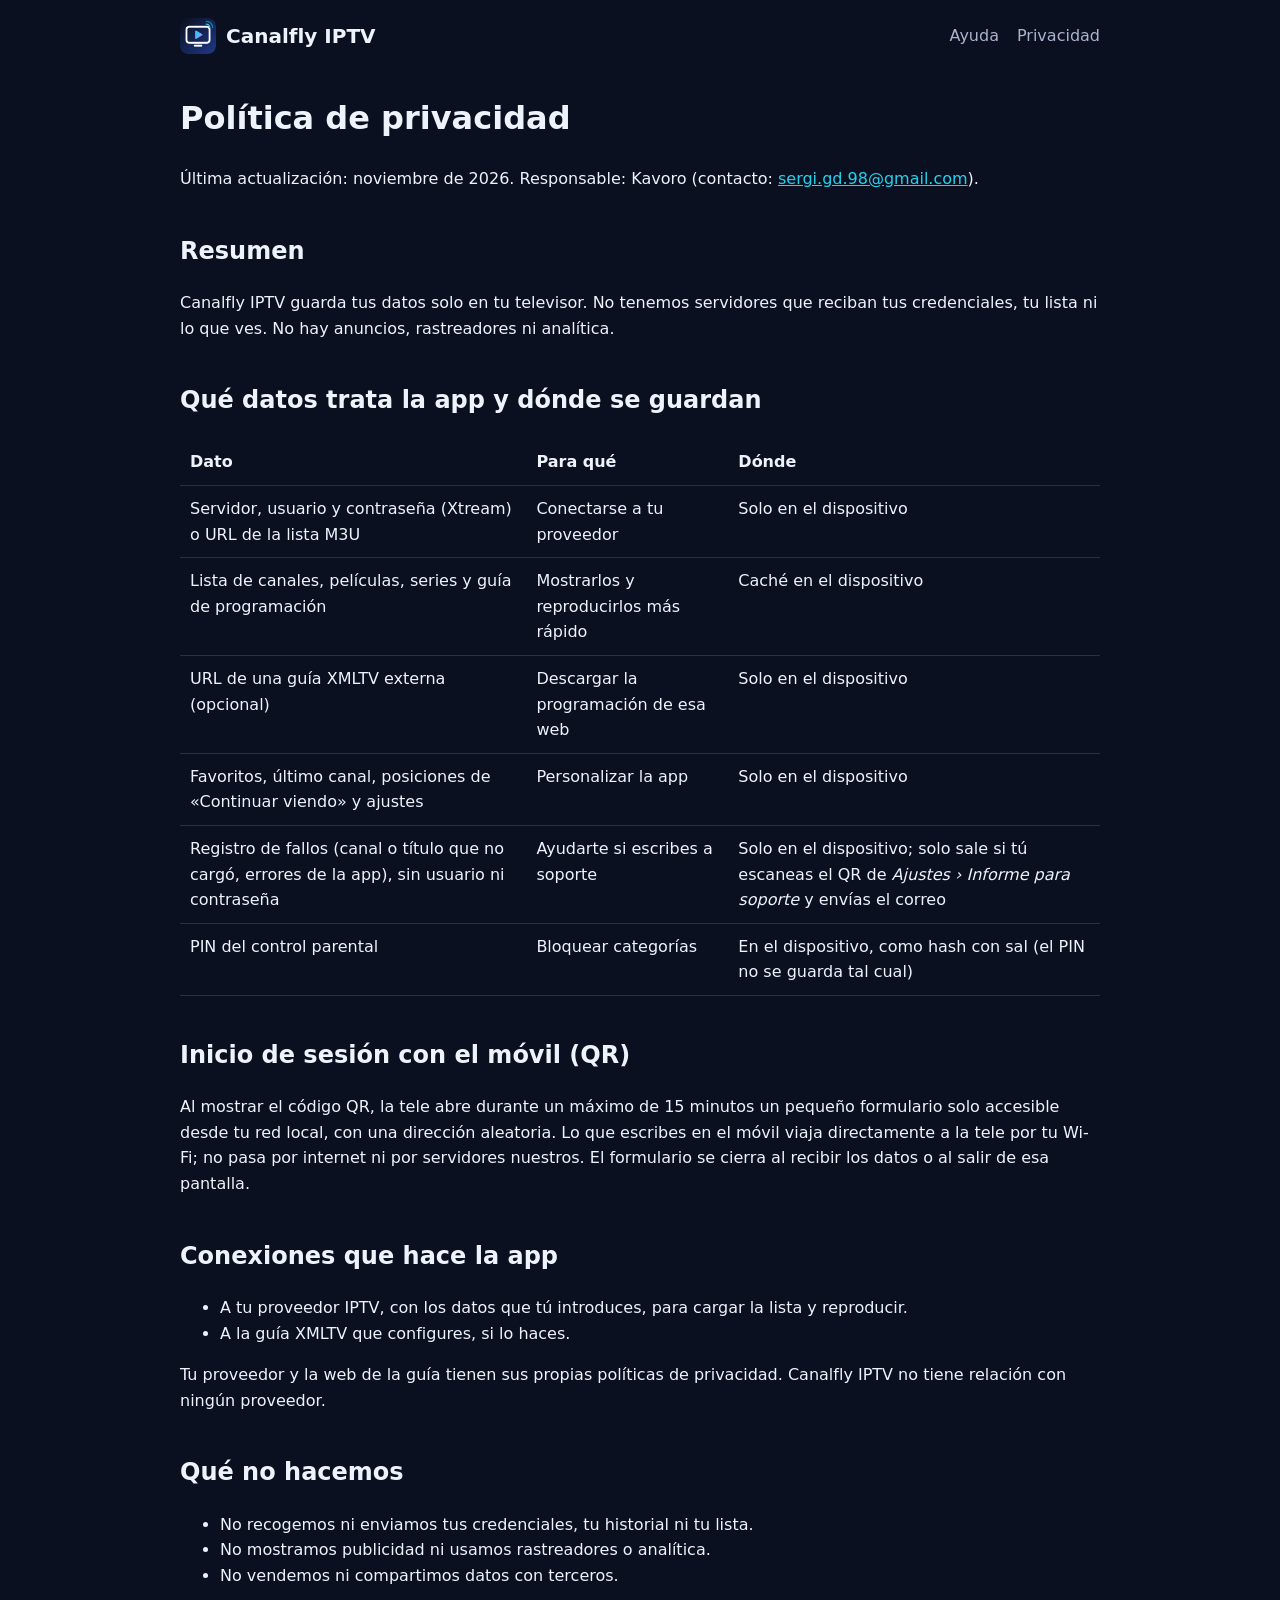
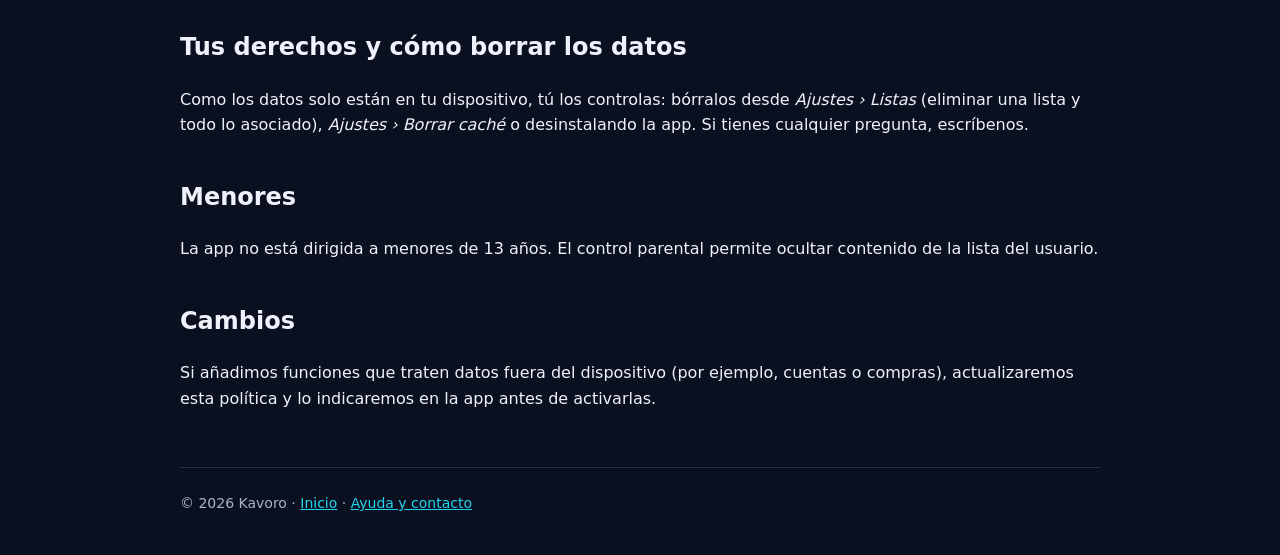
==== privacidad.html @ 2a7107e9 "Web de Canalfly IPTV: inicio, ayuda, privacidad y lista de demostración Co-Authored-By: Claude Opus " ====
<!doctype html>
<html lang="es">
<head>
  <meta charset="utf-8">
  <meta name="viewport" content="width=device-width, initial-scale=1">
  <title>Privacidad · Canalfly IPTV</title>
  <meta name="description" content="Política de privacidad de Canalfly IPTV.">
  <link rel="icon" href="img/icon.png">
  <link rel="stylesheet" href="style.css">
</head>
<body>
  <div class="wrap">
    <header>
      <a class="brand" href="index.html"><img src="img/icon.png" alt=""><span>Canalfly IPTV</span></a>
      <nav><a href="soporte.html">Ayuda</a><a href="privacidad.html">Privacidad</a></nav>
    </header>

    <h1>Política de privacidad</h1>
    <p>Última actualización: noviembre de 2026. Responsable: Kavoro (contacto: <a href="mailto:sergi.gd.98@gmail.com">sergi.gd.98@gmail.com</a>).</p>

    <h2>Resumen</h2>
    <p>Canalfly IPTV guarda tus datos solo en tu televisor. No tenemos servidores que reciban tus credenciales, tu lista ni lo que ves. No hay anuncios, rastreadores ni analítica.</p>

    <h2>Qué datos trata la app y dónde se guardan</h2>
    <table>
      <tr><th>Dato</th><th>Para qué</th><th>Dónde</th></tr>
      <tr><td>Servidor, usuario y contraseña (Xtream) o URL de la lista M3U</td><td>Conectarse a tu proveedor</td><td>Solo en el dispositivo</td></tr>
      <tr><td>Lista de canales, películas, series y guía de programación</td><td>Mostrarlos y reproducirlos más rápido</td><td>Caché en el dispositivo</td></tr>
      <tr><td>URL de una guía XMLTV externa (opcional)</td><td>Descargar la programación de esa web</td><td>Solo en el dispositivo</td></tr>
      <tr><td>Favoritos, último canal, posiciones de «Continuar viendo» y ajustes</td><td>Personalizar la app</td><td>Solo en el dispositivo</td></tr>
      <tr><td>Registro de fallos (canal o título que no cargó, errores de la app), sin usuario ni contraseña</td><td>Ayudarte si escribes a soporte</td><td>Solo en el dispositivo; solo sale si tú escaneas el QR de <em>Ajustes › Informe para soporte</em> y envías el correo</td></tr>
      <tr><td>PIN del control parental</td><td>Bloquear categorías</td><td>En el dispositivo, como hash con sal (el PIN no se guarda tal cual)</td></tr>
    </table>

    <h2>Inicio de sesión con el móvil (QR)</h2>
    <p>Al mostrar el código QR, la tele abre durante un máximo de 15 minutos un pequeño formulario solo accesible desde tu red local, con una dirección aleatoria. Lo que escribes en el móvil viaja directamente a la tele por tu Wi-Fi; no pasa por internet ni por servidores nuestros. El formulario se cierra al recibir los datos o al salir de esa pantalla.</p>

    <h2>Conexiones que hace la app</h2>
    <ul>
      <li>A tu proveedor IPTV, con los datos que tú introduces, para cargar la lista y reproducir.</li>
      <li>A la guía XMLTV que configures, si lo haces.</li>
    </ul>
    <p>Tu proveedor y la web de la guía tienen sus propias políticas de privacidad. Canalfly IPTV no tiene relación con ningún proveedor.</p>

    <h2>Qué no hacemos</h2>
    <ul>
      <li>No recogemos ni enviamos tus credenciales, tu historial ni tu lista.</li>
      <li>No mostramos publicidad ni usamos rastreadores o analítica.</li>
      <li>No vendemos ni compartimos datos con terceros.</li>
    </ul>

    <h2>Tus derechos y cómo borrar los datos</h2>
    <p>Como los datos solo están en tu dispositivo, tú los controlas: bórralos desde <em>Ajustes › Listas</em> (eliminar una lista y todo lo asociado), <em>Ajustes › Borrar caché</em> o desinstalando la app. Si tienes cualquier pregunta, escríbenos.</p>

    <h2>Menores</h2>
    <p>La app no está dirigida a menores de 13 años. El control parental permite ocultar contenido de la lista del usuario.</p>

    <h2>Cambios</h2>
    <p>Si añadimos funciones que traten datos fuera del dispositivo (por ejemplo, cuentas o compras), actualizaremos esta política y lo indicaremos en la app antes de activarlas.</p>

    <footer>
      © 2026 Kavoro · <a href="index.html">Inicio</a> · <a href="soporte.html">Ayuda y contacto</a>
    </footer>
  </div>
</body>
</html>
---- style.css ----
:root { --bg: #0b1020; --panel: #121a33; --text: #eef2fb; --muted: #a9b4cc; --accent: #22d3ee; --accent2: #a78bfa; }
* { box-sizing: border-box; }
html { background: var(--bg); }
body { margin: 0; font-family: "Segoe UI", system-ui, -apple-system, Roboto, Arial, sans-serif; color: var(--text); background: var(--bg); line-height: 1.6; }
a { color: var(--accent); }
.wrap { max-width: 960px; margin: 0 auto; padding: 0 20px; }
header { display: flex; align-items: center; justify-content: space-between; padding: 18px 0; }
header .brand { display: flex; align-items: center; gap: 10px; font-weight: 800; font-size: 20px; color: var(--text); text-decoration: none; }
header .brand img { width: 36px; height: 36px; border-radius: 8px; }
nav a { margin-left: 18px; color: var(--muted); text-decoration: none; }
nav a:hover { color: var(--text); }
.hero { text-align: center; padding: 40px 0 24px; }
.hero img { width: 100%; max-width: 640px; border-radius: 16px; }
.hero h1 { font-size: clamp(28px, 5vw, 44px); margin: 24px 0 8px; }
.hero p { color: var(--muted); font-size: 18px; margin: 0 auto; max-width: 640px; }
.note { margin: 24px auto; padding: 14px 18px; max-width: 720px; border-left: 4px solid var(--accent2); background: var(--panel); border-radius: 8px; color: var(--muted); }
.grid { display: flex; flex-wrap: wrap; margin: 24px -8px; }
.card { flex: 1 1 280px; margin: 8px; padding: 18px 20px; background: var(--panel); border-radius: 12px; }
.card h3 { margin: 0 0 6px; font-size: 18px; }
.card p { margin: 0; color: var(--muted); }
h2 { margin-top: 40px; }
details { background: var(--panel); border-radius: 10px; padding: 12px 16px; margin: 10px 0; }
summary { cursor: pointer; font-weight: 600; }
table { width: 100%; border-collapse: collapse; margin: 12px 0; }
th, td { text-align: left; padding: 10px; border-bottom: 1px solid #24304f; vertical-align: top; }
footer { margin-top: 56px; padding: 24px 0 40px; color: var(--muted); font-size: 14px; border-top: 1px solid #24304f; }
@media (max-width: 600px) { nav a { margin-left: 12px; } header .brand span { display: none; } }
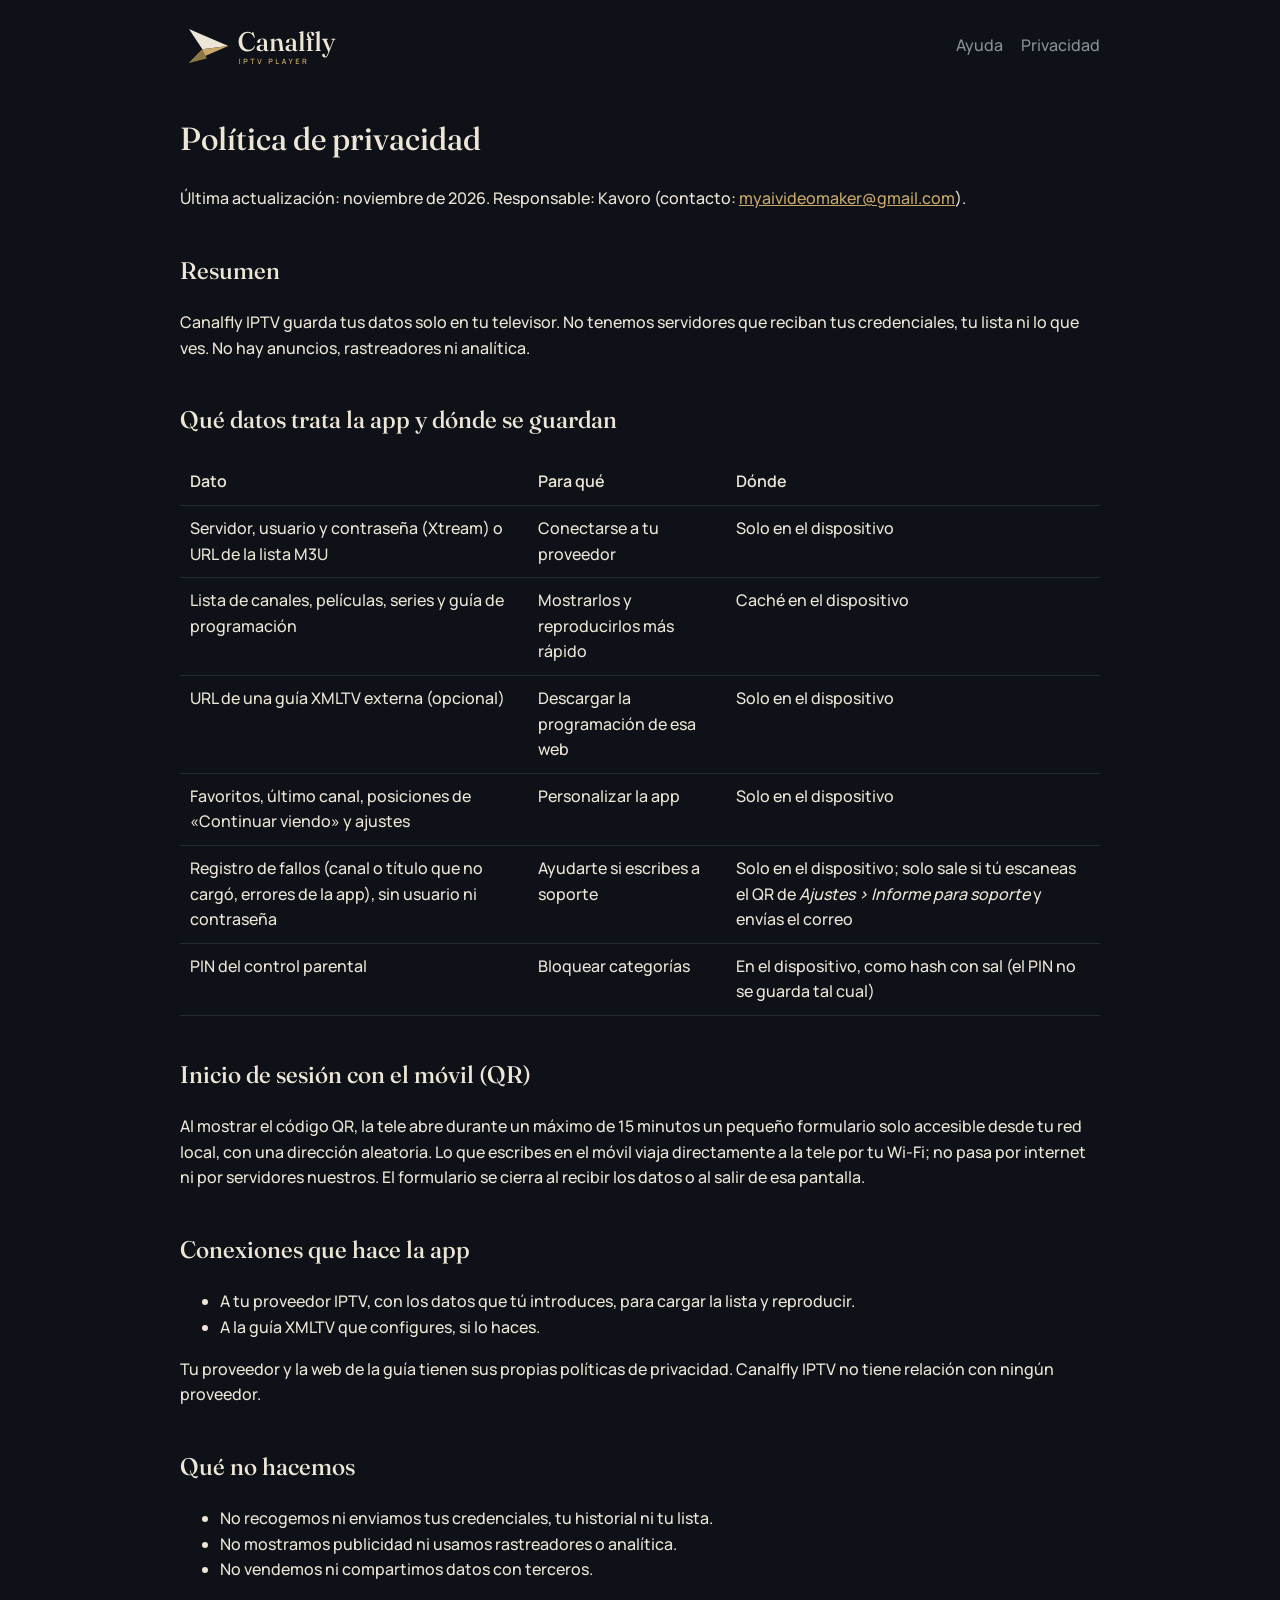
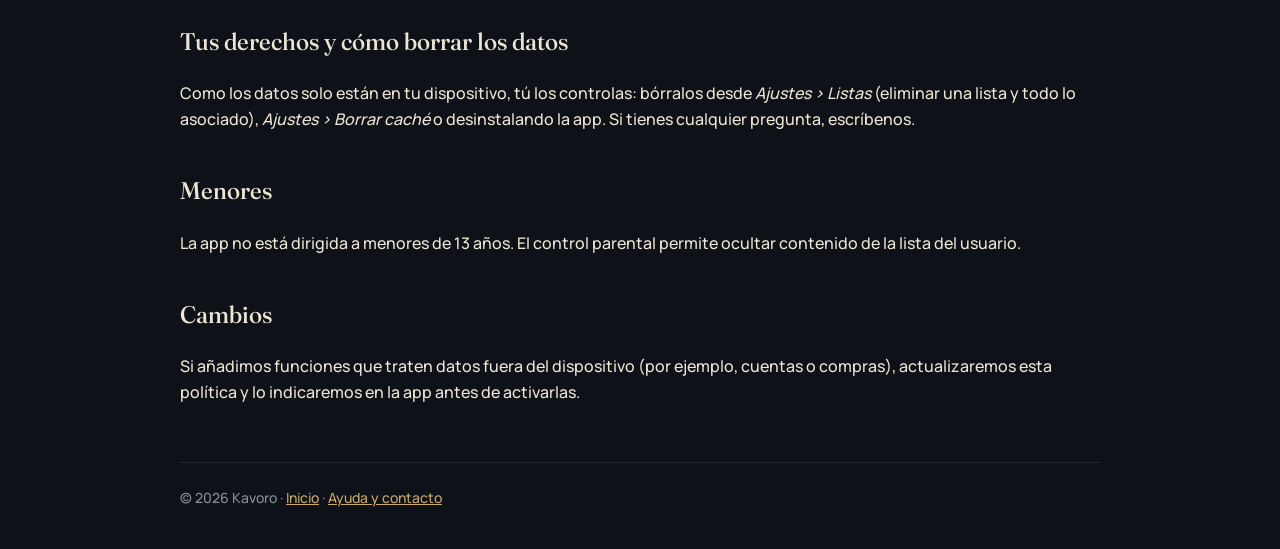
==== commit d48ae962: "Nuevo correo de soporte y marca actualizada (desde site/) Co-Authored-By: Claude Fable 5.2 <noreply@" ====
--- a/privacidad.html
+++ b/privacidad.html
@@ -5,18 +5,18 @@
   <meta name="viewport" content="width=device-width, initial-scale=1">
   <title>Privacidad · Canalfly IPTV</title>
   <meta name="description" content="Política de privacidad de Canalfly IPTV.">
-  <link rel="icon" href="img/icon.png">
+  <link rel="icon" href="img/favicon.png">
   <link rel="stylesheet" href="style.css">
 </head>
 <body>
   <div class="wrap">
     <header>
-      <a class="brand" href="index.html"><img src="img/icon.png" alt=""><span>Canalfly IPTV</span></a>
+      <a class="brand" href="index.html"><img src="img/logo.svg" alt="Canalfly IPTV"></a>
       <nav><a href="soporte.html">Ayuda</a><a href="privacidad.html">Privacidad</a></nav>
     </header>
 
     <h1>Política de privacidad</h1>
-    <p>Última actualización: noviembre de 2026. Responsable: Kavoro (contacto: <a href="mailto:sergi.gd.98@gmail.com">sergi.gd.98@gmail.com</a>).</p>
+    <p>Última actualización: noviembre de 2026. Responsable: Kavoro (contacto: <a href="mailto:myaivideomaker@gmail.com">myaivideomaker@gmail.com</a>).</p>
 
     <h2>Resumen</h2>
     <p>Canalfly IPTV guarda tus datos solo en tu televisor. No tenemos servidores que reciban tus credenciales, tu lista ni lo que ves. No hay anuncios, rastreadores ni analítica.</p>
--- a/style.css
+++ b/style.css
@@ -1,19 +1,23 @@
-:root { --bg: #0b1020; --panel: #121a33; --text: #eef2fb; --muted: #a9b4cc; --accent: #22d3ee; --accent2: #a78bfa; }
+@font-face { font-family: "Fraunces"; font-weight: 500; font-display: swap; src: url(fonts/Fraunces-72pt-500.ttf) format("truetype"); }
+@font-face { font-family: "Manrope"; font-weight: 500; font-display: swap; src: url(fonts/Manrope-500.ttf) format("truetype"); }
+@font-face { font-family: "Manrope"; font-weight: 600; font-display: swap; src: url(fonts/Manrope-600.ttf) format("truetype"); }
+:root { --bg: #0E1117; --panel: #161B24; --text: #EDE6D6; --muted: #8A8F99; --accent: #C9A86A; --line: #232A36; }
 * { box-sizing: border-box; }
 html { background: var(--bg); }
-body { margin: 0; font-family: "Segoe UI", system-ui, -apple-system, Roboto, Arial, sans-serif; color: var(--text); background: var(--bg); line-height: 1.6; }
+body { margin: 0; font-family: "Manrope", "Segoe UI", system-ui, sans-serif; font-weight: 500; color: var(--text); background: var(--bg); line-height: 1.6; }
 a { color: var(--accent); }
+h1, h2, h3 { font-family: "Fraunces", Georgia, serif; font-weight: 500; }
 .wrap { max-width: 960px; margin: 0 auto; padding: 0 20px; }
 header { display: flex; align-items: center; justify-content: space-between; padding: 18px 0; }
-header .brand { display: flex; align-items: center; gap: 10px; font-weight: 800; font-size: 20px; color: var(--text); text-decoration: none; }
-header .brand img { width: 36px; height: 36px; border-radius: 8px; }
+header .brand { display: flex; align-items: center; text-decoration: none; }
+header .brand img { height: 56px; width: auto; } /* B1 ≥ 32 px (guía de marca) */
 nav a { margin-left: 18px; color: var(--muted); text-decoration: none; }
 nav a:hover { color: var(--text); }
 .hero { text-align: center; padding: 40px 0 24px; }
 .hero img { width: 100%; max-width: 640px; border-radius: 16px; }
 .hero h1 { font-size: clamp(28px, 5vw, 44px); margin: 24px 0 8px; }
 .hero p { color: var(--muted); font-size: 18px; margin: 0 auto; max-width: 640px; }
-.note { margin: 24px auto; padding: 14px 18px; max-width: 720px; border-left: 4px solid var(--accent2); background: var(--panel); border-radius: 8px; color: var(--muted); }
+.note { margin: 24px auto; padding: 14px 18px; max-width: 720px; border-left: 4px solid var(--accent); background: var(--panel); border-radius: 8px; color: var(--muted); }
 .grid { display: flex; flex-wrap: wrap; margin: 24px -8px; }
 .card { flex: 1 1 280px; margin: 8px; padding: 18px 20px; background: var(--panel); border-radius: 12px; }
 .card h3 { margin: 0 0 6px; font-size: 18px; }
@@ -22,6 +26,6 @@
 details { background: var(--panel); border-radius: 10px; padding: 12px 16px; margin: 10px 0; }
 summary { cursor: pointer; font-weight: 600; }
 table { width: 100%; border-collapse: collapse; margin: 12px 0; }
-th, td { text-align: left; padding: 10px; border-bottom: 1px solid #24304f; vertical-align: top; }
-footer { margin-top: 56px; padding: 24px 0 40px; color: var(--muted); font-size: 14px; border-top: 1px solid #24304f; }
-@media (max-width: 600px) { nav a { margin-left: 12px; } header .brand span { display: none; } }
+th, td { text-align: left; padding: 10px; border-bottom: 1px solid var(--line); vertical-align: top; }
+footer { margin-top: 56px; padding: 24px 0 40px; color: var(--muted); font-size: 14px; border-top: 1px solid var(--line); }
+@media (max-width: 600px) { nav a { margin-left: 12px; } }
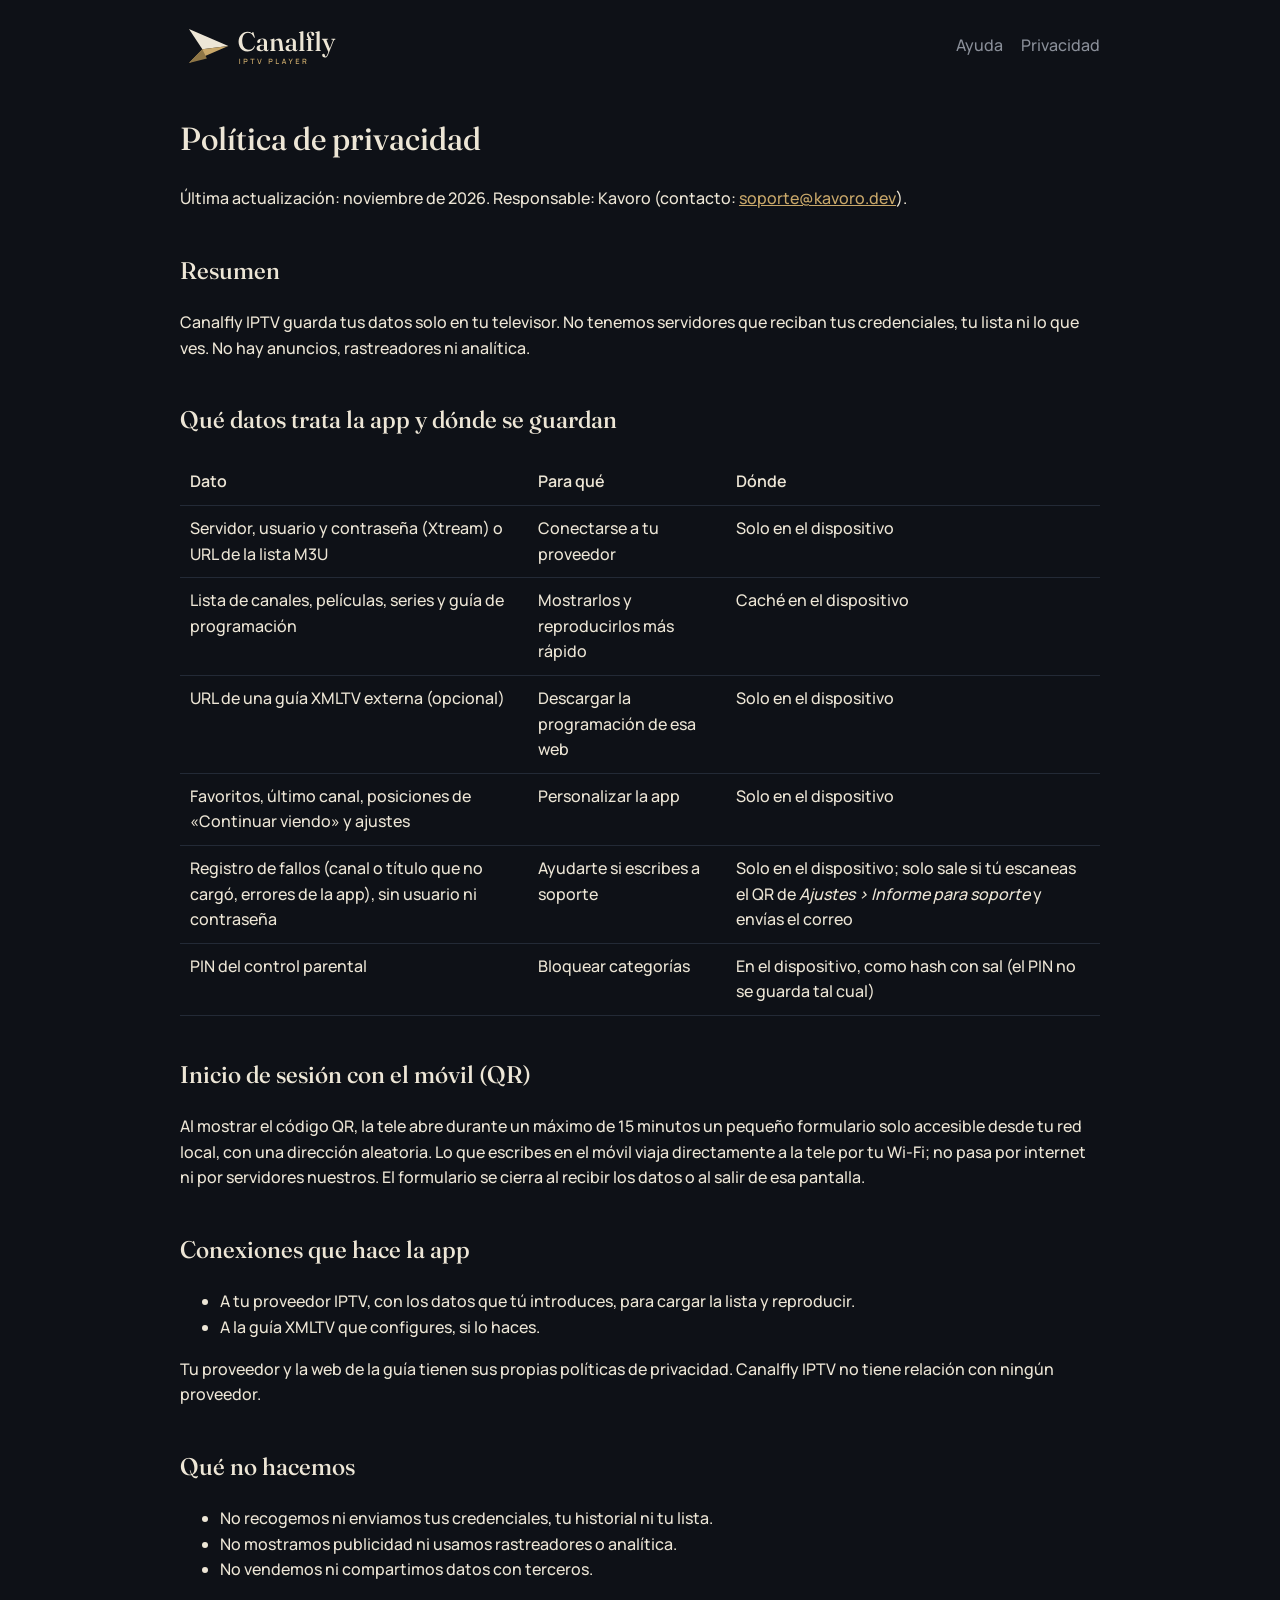
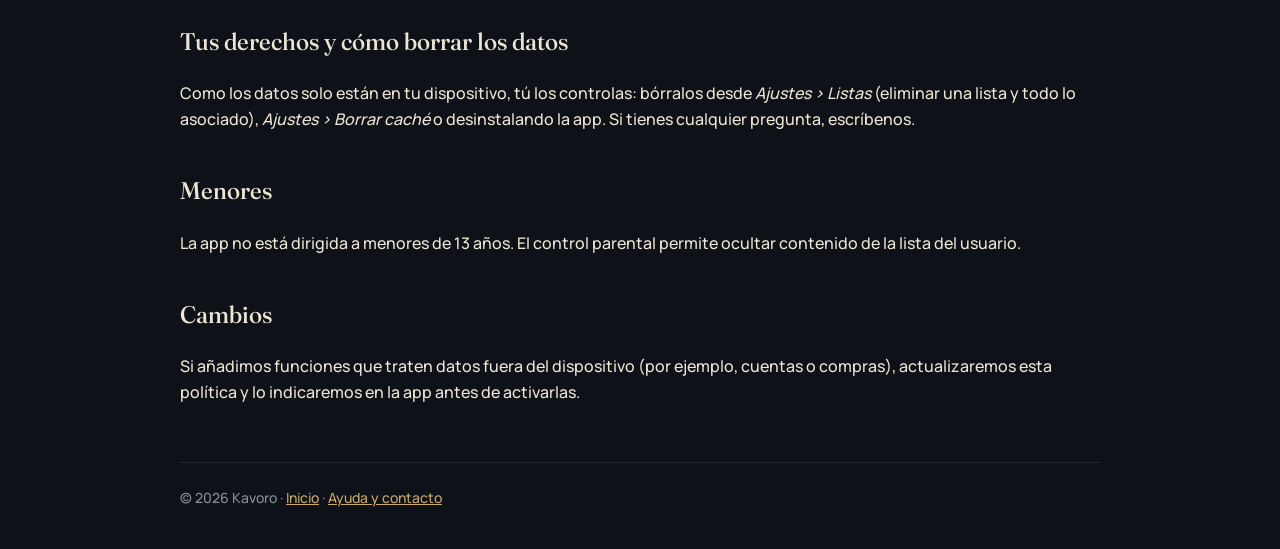
==== commit 9fc44722: "Correo de soporte: soporte@kavoro.dev (desde site/) Co-Authored-By: Claude Opus 5.5 <noreply@anthrop" ====
--- a/privacidad.html
+++ b/privacidad.html
@@ -16,7 +16,7 @@
     </header>
 
     <h1>Política de privacidad</h1>
-    <p>Última actualización: noviembre de 2026. Responsable: Kavoro (contacto: <a href="mailto:myaivideomaker@gmail.com">myaivideomaker@gmail.com</a>).</p>
+    <p>Última actualización: noviembre de 2026. Responsable: Kavoro (contacto: <a href="mailto:soporte@kavoro.dev">soporte@kavoro.dev</a>).</p>
 
     <h2>Resumen</h2>
     <p>Canalfly IPTV guarda tus datos solo en tu televisor. No tenemos servidores que reciban tus credenciales, tu lista ni lo que ves. No hay anuncios, rastreadores ni analítica.</p>
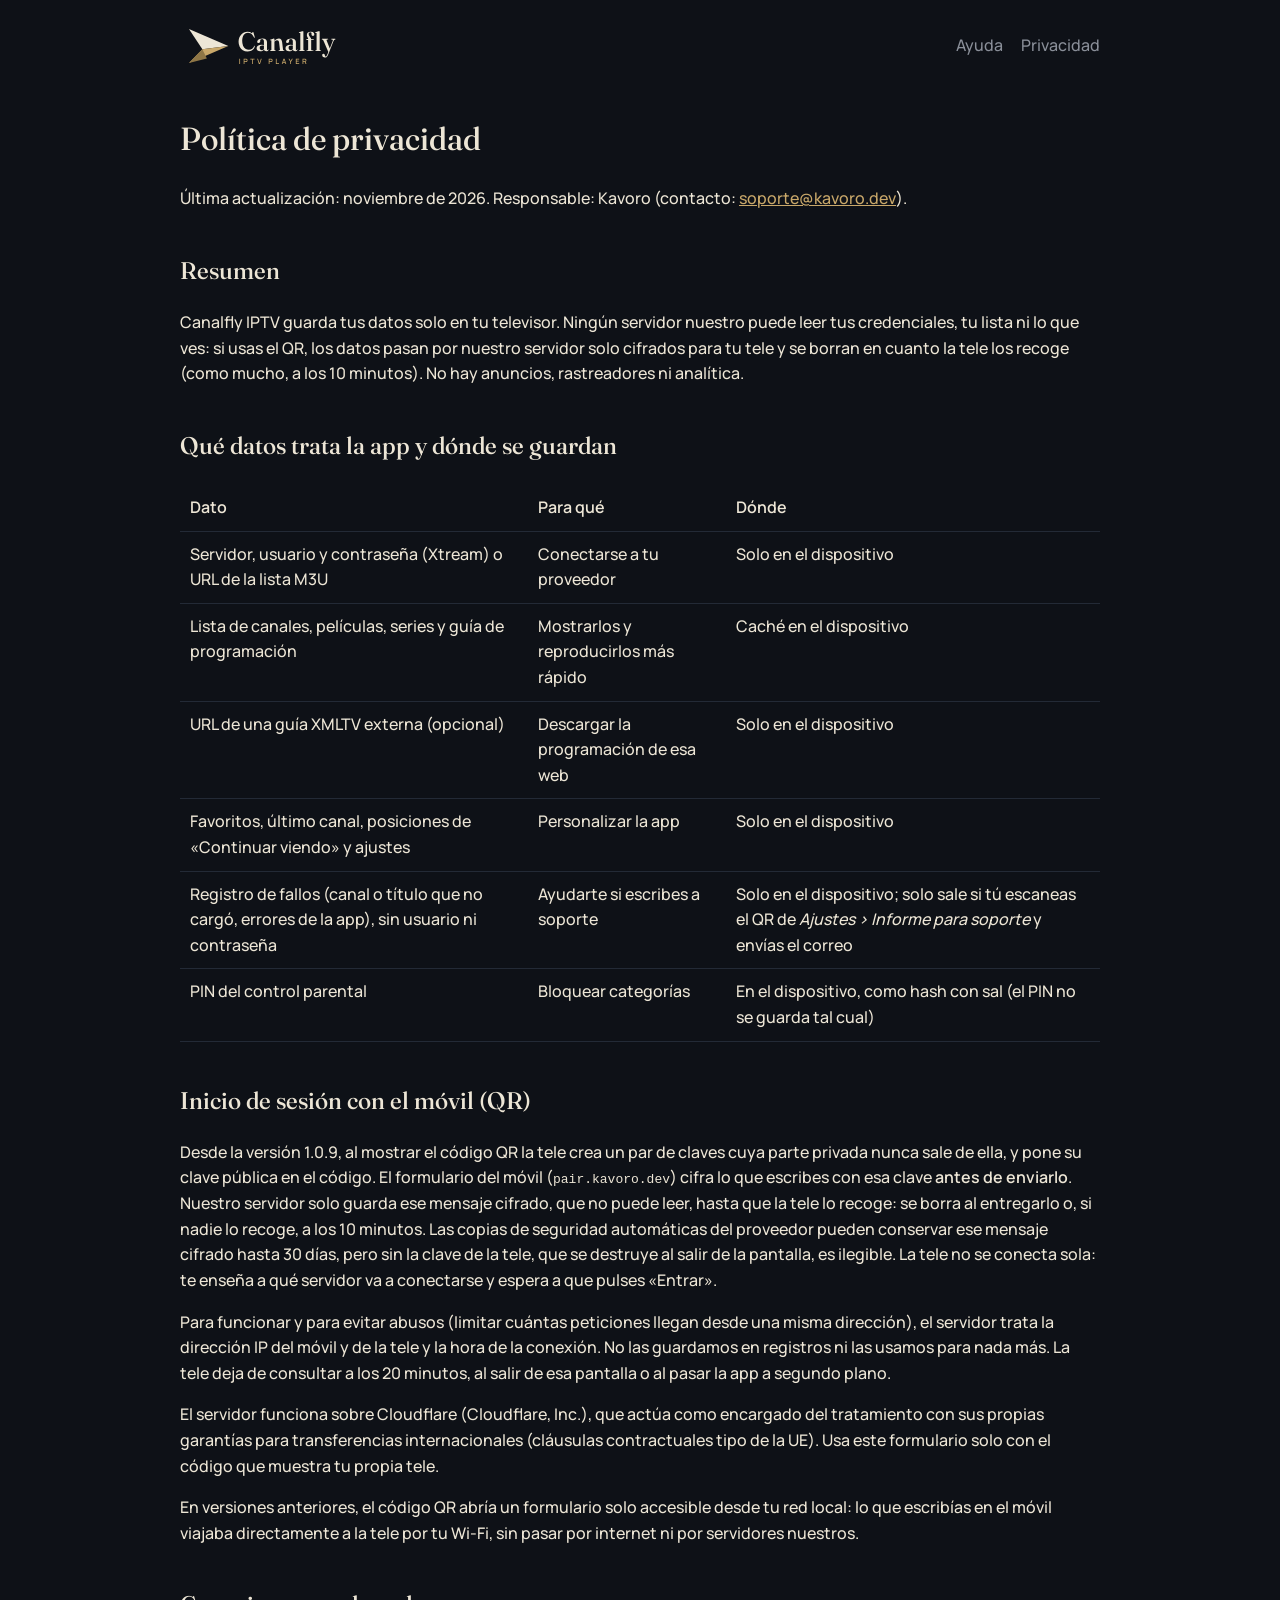
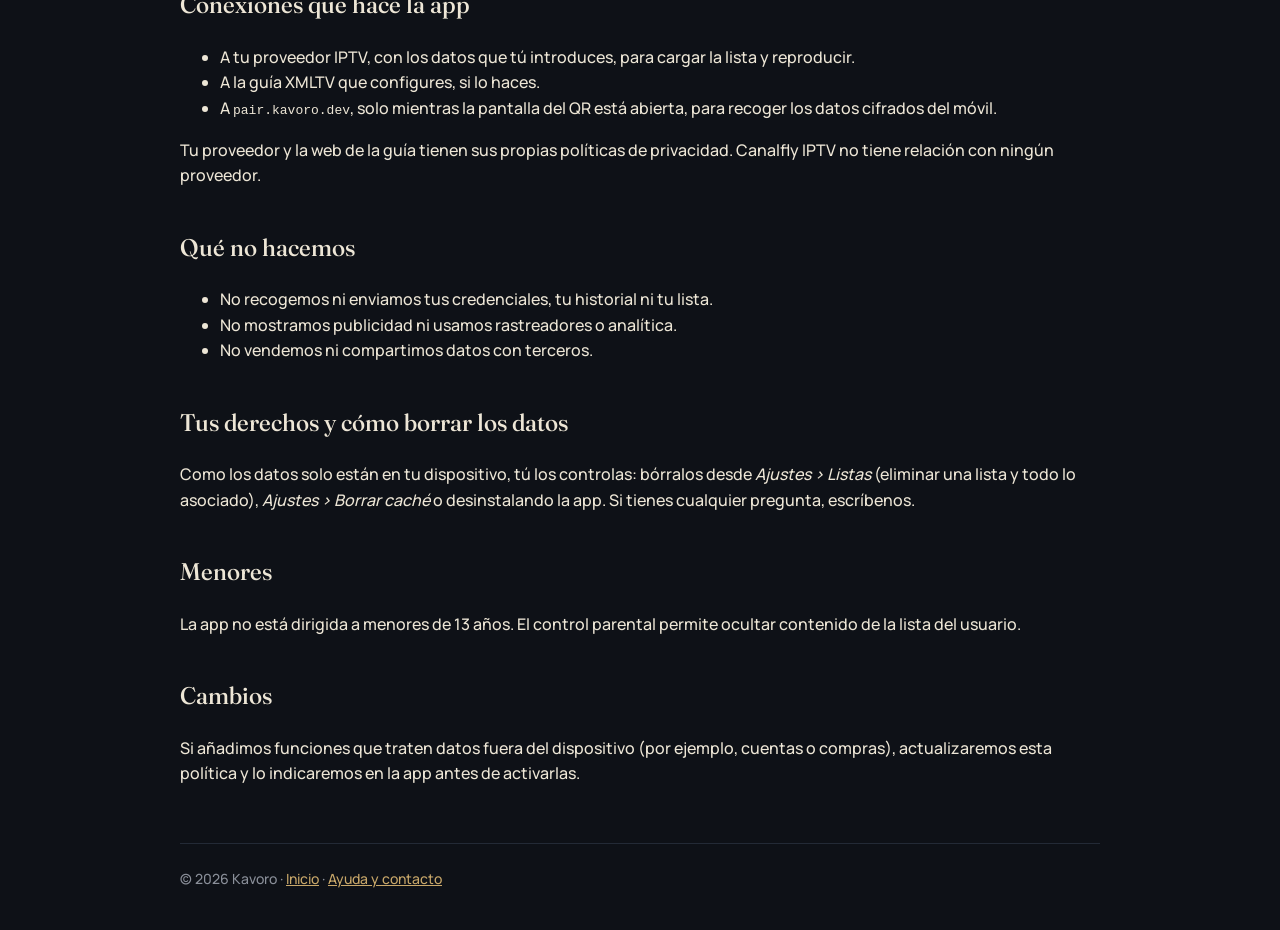
==== commit 6c6d9a63: "Privacidad: QR por internet cifrado (1.0.9) y Cloudflare como encargado Co-Authored-By: Claude Opus " ====
--- a/privacidad.html
+++ b/privacidad.html
@@ -19,7 +19,7 @@
     <p>Última actualización: noviembre de 2026. Responsable: Kavoro (contacto: <a href="mailto:soporte@kavoro.dev">soporte@kavoro.dev</a>).</p>
 
     <h2>Resumen</h2>
-    <p>Canalfly IPTV guarda tus datos solo en tu televisor. No tenemos servidores que reciban tus credenciales, tu lista ni lo que ves. No hay anuncios, rastreadores ni analítica.</p>
+    <p>Canalfly IPTV guarda tus datos solo en tu televisor. Ningún servidor nuestro puede leer tus credenciales, tu lista ni lo que ves: si usas el QR, los datos pasan por nuestro servidor solo cifrados para tu tele y se borran en cuanto la tele los recoge (como mucho, a los 10 minutos). No hay anuncios, rastreadores ni analítica.</p>
 
     <h2>Qué datos trata la app y dónde se guardan</h2>
     <table>
@@ -33,12 +33,16 @@
     </table>
 
     <h2>Inicio de sesión con el móvil (QR)</h2>
-    <p>Al mostrar el código QR, la tele abre durante un máximo de 15 minutos un pequeño formulario solo accesible desde tu red local, con una dirección aleatoria. Lo que escribes en el móvil viaja directamente a la tele por tu Wi-Fi; no pasa por internet ni por servidores nuestros. El formulario se cierra al recibir los datos o al salir de esa pantalla.</p>
+    <p>Desde la versión 1.0.9, al mostrar el código QR la tele crea un par de claves cuya parte privada nunca sale de ella, y pone su clave pública en el código. El formulario del móvil (<code>pair.kavoro.dev</code>) cifra lo que escribes con esa clave <strong>antes de enviarlo</strong>. Nuestro servidor solo guarda ese mensaje cifrado, que no puede leer, hasta que la tele lo recoge: se borra al entregarlo o, si nadie lo recoge, a los 10 minutos. Las copias de seguridad automáticas del proveedor pueden conservar ese mensaje cifrado hasta 30 días, pero sin la clave de la tele, que se destruye al salir de la pantalla, es ilegible. La tele no se conecta sola: te enseña a qué servidor va a conectarse y espera a que pulses «Entrar».</p>
+    <p>Para funcionar y para evitar abusos (limitar cuántas peticiones llegan desde una misma dirección), el servidor trata la dirección IP del móvil y de la tele y la hora de la conexión. No las guardamos en registros ni las usamos para nada más. La tele deja de consultar a los 20 minutos, al salir de esa pantalla o al pasar la app a segundo plano.</p>
+    <p>El servidor funciona sobre Cloudflare (Cloudflare, Inc.), que actúa como encargado del tratamiento con sus propias garantías para transferencias internacionales (cláusulas contractuales tipo de la UE). Usa este formulario solo con el código que muestra tu propia tele.</p>
+    <p>En versiones anteriores, el código QR abría un formulario solo accesible desde tu red local: lo que escribías en el móvil viajaba directamente a la tele por tu Wi-Fi, sin pasar por internet ni por servidores nuestros.</p>
 
     <h2>Conexiones que hace la app</h2>
     <ul>
       <li>A tu proveedor IPTV, con los datos que tú introduces, para cargar la lista y reproducir.</li>
       <li>A la guía XMLTV que configures, si lo haces.</li>
+      <li>A <code>pair.kavoro.dev</code>, solo mientras la pantalla del QR está abierta, para recoger los datos cifrados del móvil.</li>
     </ul>
     <p>Tu proveedor y la web de la guía tienen sus propias políticas de privacidad. Canalfly IPTV no tiene relación con ningún proveedor.</p>
 
